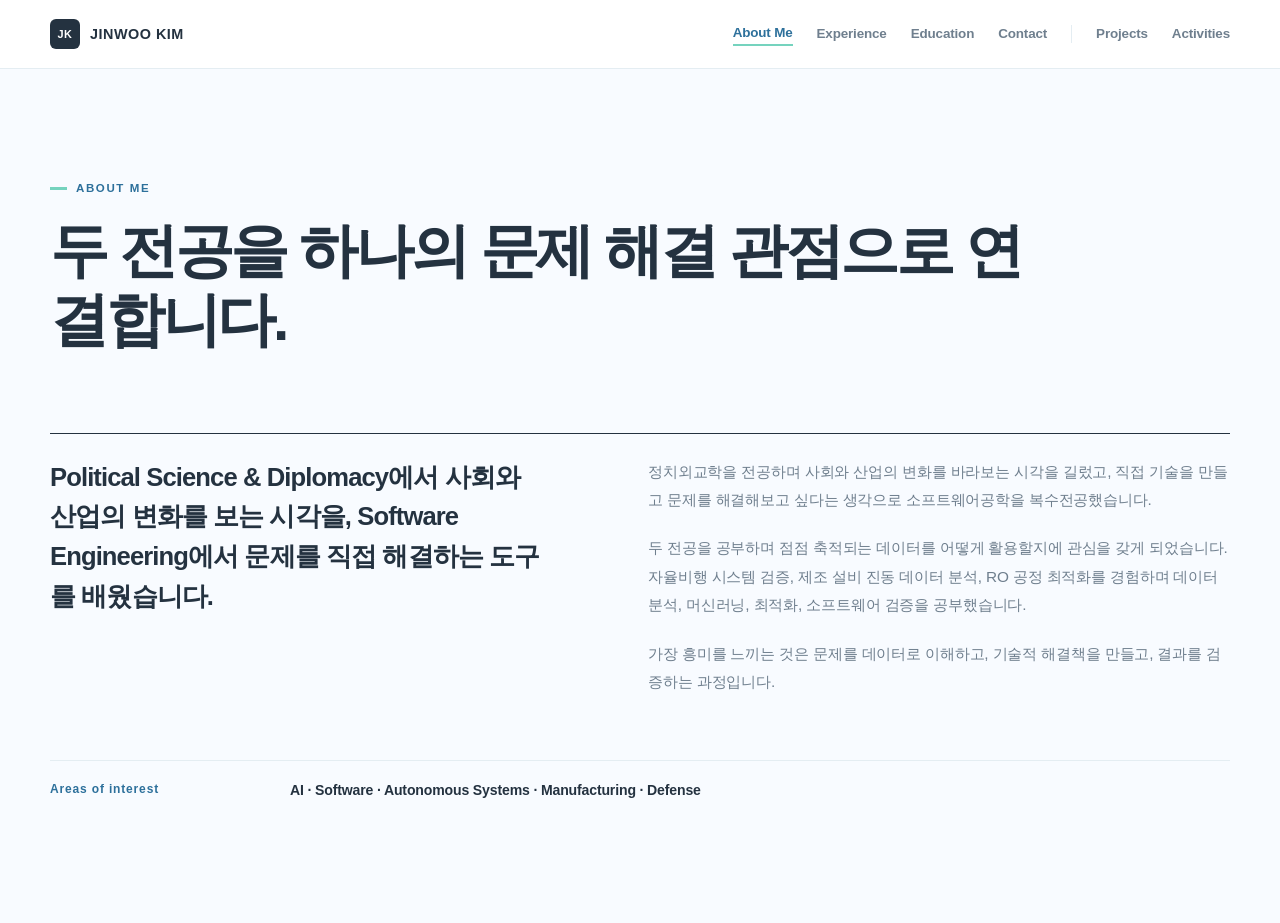
==== about/index.html @ 27891bd0 "real" ====
<!doctype html>
<html lang="ko">
<head>
  <meta charset="utf-8"><meta name="viewport" content="width=device-width, initial-scale=1">
  <title>About Me | JINWOO KIM</title>
  <meta name="description" content="김진우의 전공과 AI·소프트웨어에 대한 관심을 소개합니다.">
  <link rel="icon" href="../assets/favicon.svg" type="image/svg+xml"><link rel="stylesheet" href="../style.css">
</head>
<body>
  <a class="skip-link" href="#main">본문으로 건너뛰기</a>
  <nav class="nav" aria-label="주요 메뉴"><div class="container nav-inner">
    <a class="brand" href="../index.html"><span class="brand-mark">JK</span>JINWOO KIM</a>
    <button class="nav-toggle" type="button" aria-controls="primary-navigation" aria-expanded="false" aria-label="메뉴 열기"><span></span><span></span><span></span></button>
    <div class="nav-links" id="primary-navigation">
      <a href="../about/" aria-current="page">About Me</a><a href="../experience/">Experience</a><a href="../education/">Education</a><a href="../contact/">Contact</a>
      <span class="nav-divider" aria-hidden="true"></span>
      <a href="../projects/">Projects</a><a href="../activities/">Activities</a>
    </div>
  </div></nav>
  <main class="interior container" id="main">
    <header class="interior-heading"><p class="kicker">About Me</p><h1>두 전공을 하나의 문제 해결 관점으로 연결합니다.</h1></header>
    <div class="about-layout">
      <p class="about-lead">Political Science & Diplomacy에서 사회와 산업의 변화를 보는 시각을, Software Engineering에서 문제를 직접 해결하는 도구를 배웠습니다.</p>
      <div class="about-prose">
        <p>정치외교학을 전공하며 사회와 산업의 변화를 바라보는 시각을 길렀고, 직접 기술을 만들고 문제를 해결해보고 싶다는 생각으로 소프트웨어공학을 복수전공했습니다.</p>
        <p>두 전공을 공부하며 점점 축적되는 데이터를 어떻게 활용할지에 관심을 갖게 되었습니다. 자율비행 시스템 검증, 제조 설비 진동 데이터 분석, RO 공정 최적화를 경험하며 데이터 분석, 머신러닝, 최적화, 소프트웨어 검증을 공부했습니다.</p>
        <p>가장 흥미를 느끼는 것은 문제를 데이터로 이해하고, 기술적 해결책을 만들고, 결과를 검증하는 과정입니다.</p>
      </div>
    </div>
    <div class="interest-line"><span>Areas of interest</span><p>AI · Software · Autonomous Systems · Manufacturing · Defense</p></div>
  </main>
  <script src="../script.js"></script>
</body>
</html>
---- style.css ----
:root {
  --bg: #F8FBFF;
  --surface: #FFFFFF;
  --ink: #243240;
  --text: #243240;
  --muted: #6F7F8E;
  --line: #E4EDF2;
  --accent: #5BA7D9;
  --accent-ink: #2D709B;
  --mint: #75D3BE;
  --mint-ink: #287564;
  --mint-soft: #EAF9F5;
  --max: 1180px;
}

* { box-sizing: border-box; }
html { scroll-behavior: smooth; scroll-padding-top: 86px; }
body {
  margin: 0;
  background: var(--bg);
  color: var(--text);
  font: 400 1rem/1.7 Inter, Pretendard, -apple-system, BlinkMacSystemFont, "Segoe UI", sans-serif;
  letter-spacing: -.01em;
}
a { color: inherit; text-decoration: none; }
:focus-visible { outline: 3px solid var(--accent-ink); outline-offset: 4px; }
.container { width: min(var(--max), calc(100% - 48px)); margin: 0 auto; }
.skip-link { position: fixed; top: -80px; left: 16px; z-index: 100; padding: 10px 16px; background: var(--ink); color: #fff; }
.skip-link:focus { top: 12px; }

/* Navigation */
.nav { position: sticky; top: 0; z-index: 30; background: var(--surface); border-bottom: 1px solid var(--line); }
.nav-inner { min-height: 68px; display: flex; align-items: center; justify-content: space-between; gap: 24px; }
.brand { display: inline-flex; align-items: center; gap: 10px; font-size: .9rem; font-weight: 800; letter-spacing: .035em; white-space: nowrap; }
.brand-mark { display: grid; place-items: center; width: 30px; height: 30px; border-radius: 6px; background: var(--ink); color: #fff; font-size: .68rem; }
.nav-links { display: flex; align-items: center; gap: 24px; color: var(--muted); font-size: .84rem; font-weight: 650; }
.nav-links a:hover { color: var(--accent-ink); }
.nav-toggle { display: none; width: 44px; height: 44px; padding: 11px; border: 1px solid var(--line); background: var(--surface); cursor: pointer; }
.nav-toggle span { display: block; height: 2px; margin: 4px 0; background: var(--ink); }

/* Shared type and sections */
.kicker { display: inline-flex; align-items: center; gap: 9px; color: var(--accent-ink); font-size: .72rem; font-weight: 800; letter-spacing: .14em; text-transform: uppercase; }
.kicker::before { content: ""; width: 17px; height: 3px; background: var(--mint); }
.grid { display: grid; gap: 24px; }
.grid-2 { grid-template-columns: repeat(2, minmax(0, 1fr)); }
.grid-3 { grid-template-columns: repeat(3, minmax(0, 1fr)); }
.card h3 { margin: 8px 0 0; color: var(--ink); font-size: 1.16rem; line-height: 1.3; }
.card p { margin: 8px 0 0; color: var(--muted); }
.focus-index { color: var(--accent-ink); font-size: .76rem; font-weight: 800; letter-spacing: .08em; }

/* Footer */
.footer { margin-top: 34px; padding: 72px 0 52px; border-top: 1px solid var(--ink); background: var(--surface); }
.footer h2 { max-width: 790px; margin: 14px 0 0; color: var(--ink); font-size: clamp(2rem, 3.5vw, 3.2rem); font-weight: 750; line-height: 1.2; letter-spacing: -.045em; }
.footer-note { margin-top: 64px; padding-top: 14px; border-top: 1px solid var(--line); color: var(--muted); font-size: .73rem; }

/* Case study pages */
.page-hero { padding: 80px 0 70px; }
.page-hero h1 { max-width: 1000px; margin: 18px 0 0; color: var(--ink); font-size: clamp(2.15rem, 4vw, 3.65rem); font-weight: 760; line-height: 1.22; letter-spacing: -.05em; }
.lead { max-width: 780px; color: var(--muted); font-size: 1.04rem; }
.page-hero .lead { max-width: 780px; margin-top: 21px; }
.page-meta { display: flex; flex-wrap: wrap; gap: 8px 0; margin-top: 27px; }
.meta-pill { padding: 0 13px; border-left: 1px solid var(--line); color: var(--muted); font-size: .78rem; font-weight: 650; }
.meta-pill:first-child { padding-left: 0; border-left: 0; }
.project-section { padding: 70px 0; border-top: 1px solid var(--line); }
.project-section h2 { margin: 0 0 20px; color: var(--accent-ink); font-size: .78rem; font-weight: 800; letter-spacing: .12em; text-transform: uppercase; }
.project-section p { max-width: 900px; color: var(--muted); }
.project-section p b { color: var(--ink); }
.project-section .callout { max-width: 900px; margin: 30px 0; padding: 0 0 0 22px; border-left: 3px solid var(--accent); color: var(--ink); font-size: clamp(1.35rem, 2.2vw, 2rem); font-weight: 680; line-height: 1.45; letter-spacing: -.035em; }
.detail-subhead { margin: 0 0 16px; color: var(--ink); font-size: 1.18rem; }
.contribution-list { margin-top: 22px; }
.contribution-list .card { min-width: 0; padding: 20px 12px 0 0; border-top: 1px solid var(--ink); }
.contribution-list .card h3 { margin-top: 12px; }
.contribution-list .card p { font-size: .9rem; }
.approach-note { margin-top: 24px; }
.flow { display: grid; grid-template-columns: repeat(6, minmax(0, 1fr)); gap: 12px; margin: 30px 0; }
.flow-four { grid-template-columns: repeat(4, minmax(0, 1fr)); }
.flow-step { min-width: 0; padding: 12px 8px 0 0; border-top: 2px solid var(--ink); }
.flow-step b { display: block; color: var(--accent-ink); font-size: .72rem; margin-bottom: 10px; }
.flow-step span { color: var(--text); font-size: .86rem; font-weight: 600; line-height: 1.4; overflow-wrap: anywhere; }
.stat-grid { display: grid; grid-template-columns: repeat(4, minmax(0, 1fr)); gap: 20px; margin: 28px 0; }
.stat-box { min-width: 0; padding-top: 13px; border-top: 1px solid var(--line); }
.stat-box strong { display: block; color: var(--ink); font-size: clamp(1.55rem, 2.8vw, 2.5rem); font-weight: 760; line-height: 1.15; letter-spacing: -.05em; overflow-wrap: anywhere; }
.stat-box span { display: block; margin-top: 6px; color: var(--muted); font-size: .78rem; }
.result-section { border-top: 2px solid var(--accent); background: var(--surface); }
.result-section .stat-grid { margin: 34px 0; }
.result-section .stat-box { border-top: 2px solid var(--mint); }
.result-section .stat-box strong { color: var(--ink); font-size: clamp(2rem, 4.1vw, 3.65rem); }
.chart-card { max-width: 960px; margin: 30px 0; padding: 28px 0 12px; border-top: 1px solid var(--line); border-bottom: 1px solid var(--line); }
.bar-row { display: grid; grid-template-columns: 110px minmax(0, 1fr) 90px; gap: 20px; align-items: center; margin: 14px 0; font-size: .86rem; }
.bar-row b { color: var(--ink); text-align: right; }
.bar-track { height: 8px; background: var(--line); overflow: hidden; }
.bar-fill { height: 100%; background: var(--accent); }
.table-wrap { max-width: 960px; overflow-x: auto; margin: 28px 0; }
table { width: 100%; border-collapse: collapse; }
caption { padding-bottom: 10px; color: var(--ink); text-align: left; font-weight: 700; }
th, td { padding: 11px 15px; border-top: 1px solid var(--line); text-align: left; font-size: .9rem; }
th { color: var(--ink); }
.em-row { color: var(--mint-ink); background: var(--mint-soft); font-weight: 700; }
.qual-result { color: var(--ink) !important; font-size: clamp(1.35rem, 2.1vw, 1.8rem); font-weight: 650; line-height: 1.5; }
.figure-placeholder { max-width: 960px; margin: 44px 0 0; }
.figure-frame { display: grid; place-items: center; min-height: 240px; padding: 24px; border: 1px dashed var(--line); background: var(--surface); color: var(--muted); text-align: center; font-size: .82rem; letter-spacing: .025em; }
.figure-frame img { display: block; width: 100%; height: auto; max-height: 620px; object-fit: contain; }
.figure-placeholder figcaption { margin-top: 10px; color: var(--muted); font-size: .77rem; font-weight: 650; }
.lesson-section { padding-top: 54px; padding-bottom: 64px; }
.lesson { max-width: 830px; padding-left: 18px; border-left: 3px solid var(--mint); }
.lesson small { color: var(--mint-ink); font-size: .73rem; font-weight: 800; letter-spacing: .12em; }
.lesson strong { display: block; margin-top: 12px; color: var(--ink); font-size: clamp(1.18rem, 1.8vw, 1.5rem); font-weight: 700; letter-spacing: -.03em; }
.lesson p { margin: 12px 0 0; color: var(--muted); }
.next-project { display: flex; align-items: center; justify-content: space-between; gap: 20px; padding: 16px 0; border-top: 1px solid var(--ink); }
.next-project small { color: var(--accent-ink); font-size: .72rem; font-weight: 750; letter-spacing: .1em; text-transform: uppercase; }
.next-project h3 { margin: 5px 0 0; color: var(--ink); font-size: clamp(1.1rem, 2vw, 1.45rem); }
.next-project > span { color: var(--accent-ink); font-size: 1.7rem; }
.next-project:hover h3 { color: var(--accent-ink); }

/* Case studies: figure and text get separate scenes */
.page-hero { display: flex; align-items: center; min-height: 75svh; padding: 76px 0; }
.page-hero > .container { width: min(var(--max), calc(100% - 48px)); }
.project-section { display: flex; align-items: center; min-height: 72svh; padding: 78px 0; }
.project-section > .container { width: min(var(--max), calc(100% - 48px)); }
.project-section.figure-scene { min-height: 88svh; background: var(--surface); }
.figure-scene .figure-placeholder { max-width: 1080px; margin: 25px 0 0; }
.figure-scene .figure-frame { min-height: min(58svh, 630px); }
.figure-scene .figure-placeholder figcaption { margin-top: 12px; }
.project-section.lesson-section { min-height: 60svh; }
.project-section.next-section { min-height: 0; padding: 34px 0; }

@media (max-width: 920px) {
  .nav-toggle { display: block; margin-left: auto; flex: none; }
  .nav-inner { position: relative; }
  .nav-links { display: none; position: absolute; top: calc(100% - 1px); left: 0; right: 0; flex-direction: column; align-items: stretch; gap: 0; padding: 12px 20px; border: 1px solid var(--line); background: var(--surface); box-shadow: 0 12px 28px rgba(36,50,64,.09); }
  .nav-links.is-open { display: flex; }
  .nav-links a { padding: 10px 8px; }
  .flow { grid-template-columns: repeat(3, minmax(0, 1fr)); }
  .flow-four { grid-template-columns: repeat(2, minmax(0, 1fr)); }
  .stat-grid { grid-template-columns: repeat(2, minmax(0, 1fr)); }
}

@media (max-width: 680px) {
  .container { width: min(var(--max), calc(100% - 32px)); }
  .page-hero h1 { font-size: clamp(2rem, 7vw, 2.8rem); }
  .grid-2, .grid-3 { grid-template-columns: 1fr; }
  .flow, .flow-four { grid-template-columns: repeat(2, minmax(0, 1fr)); }
  .figure-frame { min-height: 180px; }
  .page-hero, .project-section, .project-section.figure-scene, .project-section.lesson-section { min-height: 0; }
  .page-hero > .container, .project-section > .container { width: min(var(--max), calc(100% - 32px)); }
  .page-hero { display: block; padding: 72px 0; }
  .project-section { display: block; padding: 68px 0; }
  .project-section.figure-scene { padding: 70px 0; }
  .figure-scene .figure-frame { min-height: 260px; }
}

@media (max-width: 420px) {
  .brand { font-size: .78rem; }
  .bar-row { grid-template-columns: 65px minmax(0, 1fr) 68px; gap: 9px; font-size: .75rem; }
  .stat-grid { gap: 16px; }
  .stat-box strong { font-size: 1.55rem; }
}

@media (prefers-reduced-motion: reduce) {
  html { scroll-behavior: auto; }
}

/* Shared navigation for every page */
.nav-divider { width: 1px; height: 18px; background: var(--line); }
.nav-links a[aria-current="page"] { color: var(--accent-ink); }
.nav-links a[aria-current="page"]::after { content: ""; display: block; height: 2px; background: var(--mint); }

/* Home: introduction only */
.landing { display: flex; align-items: center; min-height: calc(100svh - 68px); padding: 70px 0 90px; }
.landing-content { max-width: 1060px; }
.landing-hello { margin: 0 0 8px; color: var(--accent-ink); font-size: clamp(1rem, 1.7vw, 1.35rem); font-weight: 700; }
.landing h1 { margin: 0; color: var(--ink); font-size: clamp(4rem, 8vw, 7.5rem); font-weight: 800; line-height: 1.02; letter-spacing: -.07em; }
.landing-period { color: var(--mint-ink); }
.landing-fields { margin: 19px 0 0; color: var(--accent-ink); font-size: .86rem; font-weight: 800; letter-spacing: .045em; }
.landing-statement { max-width: 840px; margin: 46px 0 0; color: var(--ink); font-size: clamp(1.55rem, 2.65vw, 2.35rem); font-weight: 650; line-height: 1.34; letter-spacing: -.04em; }
.landing-description { margin: 26px 0 0; color: var(--muted); font-size: clamp(.98rem, 1.2vw, 1.1rem); line-height: 1.8; }
.landing-links { display: flex; flex-wrap: wrap; gap: 16px 30px; max-width: 560px; margin-top: 50px; padding-top: 20px; border-top: 1px solid var(--line); }
.landing-links a { color: var(--ink); font-size: .89rem; font-weight: 750; }
.landing-links a span { color: var(--accent-ink); }
.landing-links a:hover { color: var(--mint-ink); }

/* Editorial index pages */
.interior { min-height: calc(100svh - 68px); padding: clamp(68px, 8vw, 110px) 0 120px; }
.interior-heading { max-width: 1000px; }
.interior-heading .kicker { margin: 0; }
.interior-heading h1 { margin: 17px 0 0; color: var(--ink); font-size: clamp(2.45rem, 4.6vw, 4.25rem); font-weight: 760; line-height: 1.18; letter-spacing: -.055em; }
.about-layout { display: grid; grid-template-columns: minmax(0, .92fr) minmax(0, 1.08fr); gap: clamp(48px, 8vw, 118px); margin-top: 78px; padding-top: 24px; border-top: 1px solid var(--ink); }
.about-lead { margin: 0; color: var(--ink); font-size: clamp(1.25rem, 2vw, 1.68rem); font-weight: 650; line-height: 1.55; letter-spacing: -.035em; }
.about-prose p { margin: 0 0 20px; color: var(--muted); font-size: .96rem; line-height: 1.85; }
.interest-line { display: grid; grid-template-columns: 220px minmax(0, 1fr); gap: 20px; margin-top: 44px; padding-top: 18px; border-top: 1px solid var(--line); }
.interest-line span, .experience-date, .education-label, .activity-index { color: var(--accent-ink); font-size: .75rem; font-weight: 800; letter-spacing: .07em; }
.interest-line p { margin: 0; color: var(--ink); font-size: .88rem; font-weight: 650; }

/* Experience and activities are text timelines */
.experience-list, .activity-list, .education-list, .project-menu, .contact-list { margin-top: 72px; border-top: 1px solid var(--ink); }
.experience-row, .activity-row, .education-row { display: grid; grid-template-columns: 230px minmax(0, 1fr); gap: 32px; padding: 26px 0; border-bottom: 1px solid var(--line); }
.experience-row h2, .activity-row h2, .education-row h2 { margin: 0; color: var(--ink); font-size: clamp(1.15rem, 1.7vw, 1.45rem); font-weight: 730; line-height: 1.35; letter-spacing: -.025em; }
.experience-row p, .activity-row p, .education-row p { max-width: 740px; margin: 9px 0 0; color: var(--muted); font-size: .93rem; line-height: 1.7; }

/* Project index: navigation, not case-study content */
.project-menu-item { display: grid; grid-template-columns: 70px minmax(0, 1fr) 36px; gap: 20px; align-items: start; padding: 28px 0; border-bottom: 1px solid var(--line); transition: background .2s, border-color .2s; }
.preview-number { color: var(--mint-ink); font-size: .84rem; font-weight: 800; }
.menu-content { display: grid; gap: 8px; min-width: 0; }
.menu-content strong { color: var(--ink); font-size: clamp(1.2rem, 2vw, 1.75rem); font-weight: 720; line-height: 1.35; letter-spacing: -.035em; overflow-wrap: anywhere; }
.menu-content > span { color: var(--muted); font-size: .85rem; }
.menu-arrow { color: var(--accent-ink); font-size: 1.6rem; line-height: 1; }
.project-menu-item:hover { border-bottom-color: var(--mint); background: var(--mint-soft); }
.project-menu-item:hover .menu-content strong, .project-menu-item:hover .menu-arrow { color: var(--accent-ink); }

/* Contact stays deliberately brief */
.contact-page { max-width: 1180px; }
.contact-list { max-width: 850px; }
.contact-list a { display: grid; grid-template-columns: 130px minmax(0, 1fr) 24px; gap: 18px; align-items: center; padding: 22px 0; border-bottom: 1px solid var(--line); }
.contact-list a > span:first-child { color: var(--accent-ink); font-size: .76rem; font-weight: 800; letter-spacing: .06em; }
.contact-list strong { color: var(--ink); font-size: clamp(1.05rem, 1.9vw, 1.45rem); font-weight: 680; overflow-wrap: anywhere; }
.contact-list a > span:last-child { color: var(--accent-ink); font-size: 1.2rem; }
.contact-list a:hover strong { color: var(--mint-ink); }

@media (max-width: 920px) {
  .nav-divider { width: auto; height: 1px; margin: 8px 0; }
  .nav-links a[aria-current="page"]::after { display: none; }
  .about-layout { grid-template-columns: 1fr; gap: 24px; }
}

@media (max-width: 680px) {
  .landing { min-height: 0; padding: 90px 0 110px; }
  .landing h1 { font-size: clamp(3.2rem, 11vw, 5rem); }
  .landing-statement { margin-top: 38px; font-size: clamp(1.45rem, 6vw, 1.85rem); }
  .landing-description { margin-top: 22px; }
  .desktop-break { display: none; }
  .landing-links { margin-top: 42px; }
  .interior { min-height: 0; padding: 66px 0 90px; }
  .interior-heading h1 { font-size: clamp(2.2rem, 9vw, 3.3rem); }
  .about-layout, .experience-list, .activity-list, .education-list, .project-menu, .contact-list { margin-top: 46px; }
  .interest-line, .experience-row, .activity-row, .education-row { grid-template-columns: 1fr; gap: 11px; }
  .project-menu-item { grid-template-columns: 35px minmax(0, 1fr) 24px; gap: 11px; padding: 25px 0; }
  .menu-content strong { font-size: 1.2rem; }
  .contact-list a { grid-template-columns: 1fr 24px; gap: 4px 12px; }
  .contact-list a > span:first-child { grid-column: 1 / -1; }
}

@media (prefers-reduced-motion: reduce) {
  .project-menu-item { transition: none; }
}
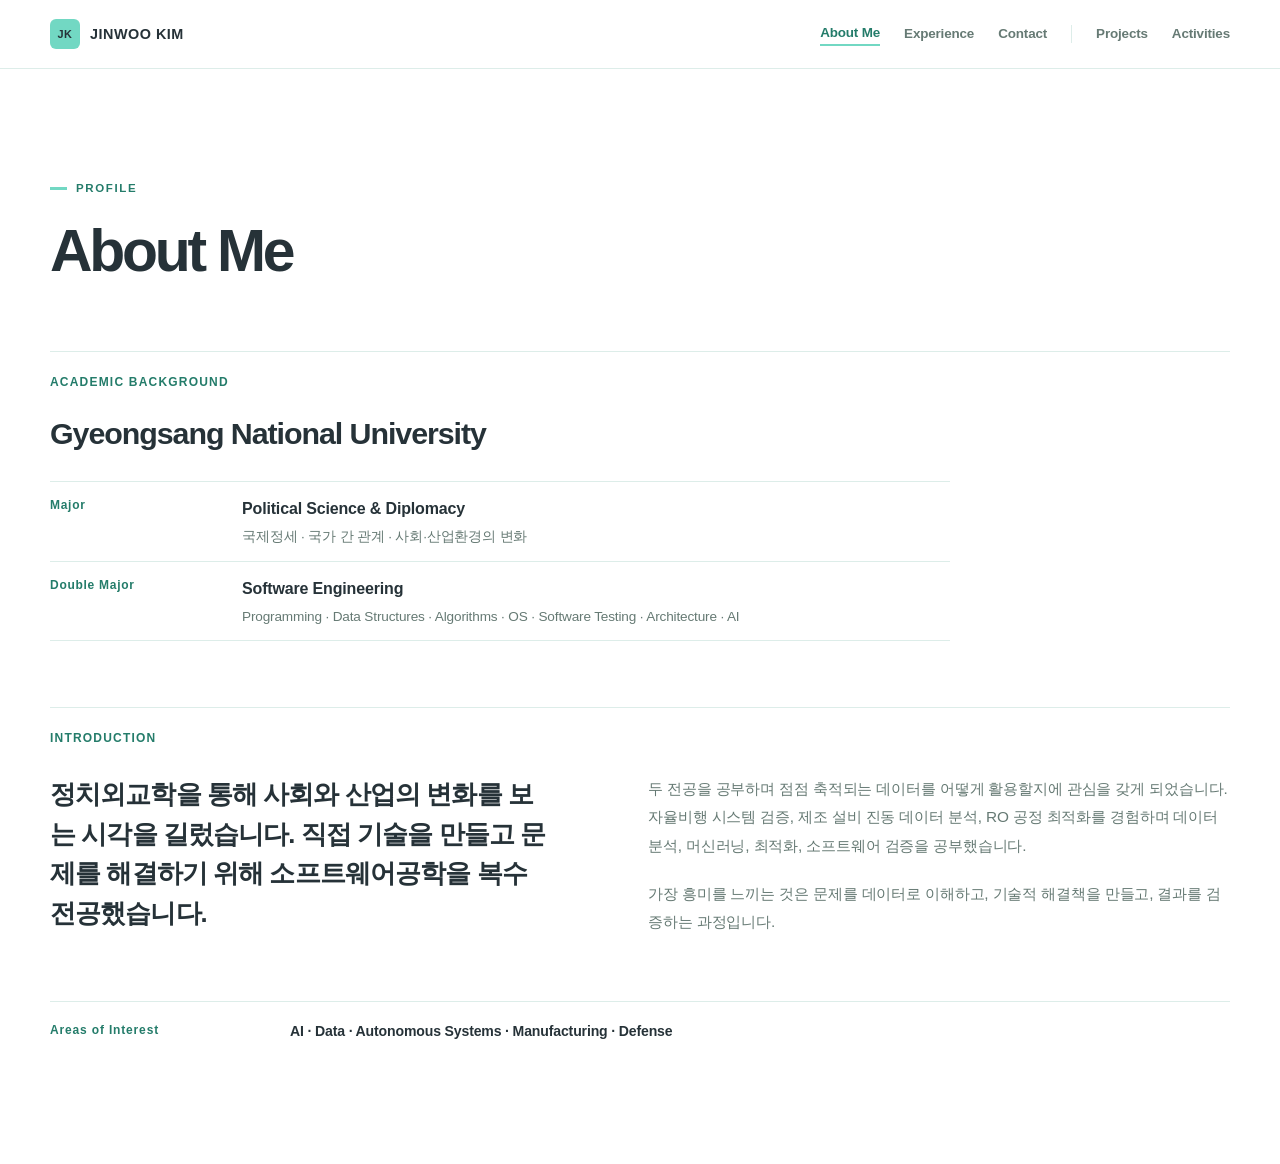
==== commit 8126169c: "clean some information" ====
--- a/about/index.html
+++ b/about/index.html
@@ -9,25 +9,37 @@
 <body>
   <a class="skip-link" href="#main">본문으로 건너뛰기</a>
   <nav class="nav" aria-label="주요 메뉴"><div class="container nav-inner">
-    <a class="brand" href="../index.html"><span class="brand-mark">JK</span>JINWOO KIM</a>
+    <a class="brand" href="/"><span class="brand-mark">JK</span>JINWOO KIM</a>
     <button class="nav-toggle" type="button" aria-controls="primary-navigation" aria-expanded="false" aria-label="메뉴 열기"><span></span><span></span><span></span></button>
     <div class="nav-links" id="primary-navigation">
-      <a href="../about/" aria-current="page">About Me</a><a href="../experience/">Experience</a><a href="../education/">Education</a><a href="../contact/">Contact</a>
+      <a href="../about/" aria-current="page">About Me</a><a href="../experience/">Experience</a><a href="../contact/">Contact</a>
       <span class="nav-divider" aria-hidden="true"></span>
       <a href="../projects/">Projects</a><a href="../activities/">Activities</a>
     </div>
   </div></nav>
   <main class="interior container" id="main">
-    <header class="interior-heading"><p class="kicker">About Me</p><h1>두 전공을 하나의 문제 해결 관점으로 연결합니다.</h1></header>
-    <div class="about-layout">
-      <p class="about-lead">Political Science & Diplomacy에서 사회와 산업의 변화를 보는 시각을, Software Engineering에서 문제를 직접 해결하는 도구를 배웠습니다.</p>
-      <div class="about-prose">
-        <p>정치외교학을 전공하며 사회와 산업의 변화를 바라보는 시각을 길렀고, 직접 기술을 만들고 문제를 해결해보고 싶다는 생각으로 소프트웨어공학을 복수전공했습니다.</p>
-        <p>두 전공을 공부하며 점점 축적되는 데이터를 어떻게 활용할지에 관심을 갖게 되었습니다. 자율비행 시스템 검증, 제조 설비 진동 데이터 분석, RO 공정 최적화를 경험하며 데이터 분석, 머신러닝, 최적화, 소프트웨어 검증을 공부했습니다.</p>
-        <p>가장 흥미를 느끼는 것은 문제를 데이터로 이해하고, 기술적 해결책을 만들고, 결과를 검증하는 과정입니다.</p>
+    <header class="interior-heading"><p class="kicker">Profile</p><h1>About Me</h1></header>
+
+    <section class="academic-background" aria-labelledby="academic-heading">
+      <h2 id="academic-heading" class="about-section-label">Academic Background</h2>
+      <p class="academic-school">Gyeongsang National University</p>
+      <dl class="academic-degrees">
+        <div><dt>Major</dt><dd>Political Science & Diplomacy<small>국제정세 · 국가 간 관계 · 사회·산업환경의 변화</small></dd></div>
+        <div><dt>Double Major</dt><dd>Software Engineering<small>Programming · Data Structures · Algorithms · OS · Software Testing · Architecture · AI</small></dd></div>
+      </dl>
+    </section>
+
+    <section class="about-introduction" aria-labelledby="introduction-heading">
+      <h2 id="introduction-heading" class="about-section-label">Introduction</h2>
+      <div class="about-layout">
+        <p class="about-lead">정치외교학을 통해 사회와 산업의 변화를 보는 시각을 길렀습니다. 직접 기술을 만들고 문제를 해결하기 위해 소프트웨어공학을 복수전공했습니다.</p>
+        <div class="about-prose">
+          <p>두 전공을 공부하며 점점 축적되는 데이터를 어떻게 활용할지에 관심을 갖게 되었습니다. 자율비행 시스템 검증, 제조 설비 진동 데이터 분석, RO 공정 최적화를 경험하며 데이터 분석, 머신러닝, 최적화, 소프트웨어 검증을 공부했습니다.</p>
+          <p>가장 흥미를 느끼는 것은 문제를 데이터로 이해하고, 기술적 해결책을 만들고, 결과를 검증하는 과정입니다.</p>
+        </div>
       </div>
-    </div>
-    <div class="interest-line"><span>Areas of interest</span><p>AI · Software · Autonomous Systems · Manufacturing · Defense</p></div>
+    </section>
+    <div class="interest-line"><span>Areas of Interest</span><p>AI · Data · Autonomous Systems · Manufacturing · Defense</p></div>
   </main>
   <script src="../script.js"></script>
 </body>
--- a/style.css
+++ b/style.css
@@ -1,15 +1,16 @@
 :root {
-  --bg: #F8FBFF;
+  --bg: #FFFFFF;
   --surface: #FFFFFF;
-  --ink: #243240;
-  --text: #243240;
-  --muted: #6F7F8E;
-  --line: #E4EDF2;
-  --accent: #5BA7D9;
-  --accent-ink: #2D709B;
-  --mint: #75D3BE;
-  --mint-ink: #287564;
+  --ink: #263238;
+  --text: var(--ink);
+  --muted: #667A74;
+  --line: #DDEDE9;
+  --mint: #72D8C3;
+  --mint-dark: #258D78;
+  --mint-ink: #247C6A;
   --mint-soft: #EAF9F5;
+  --accent: var(--mint);
+  --accent-ink: var(--mint-ink);
   --max: 1180px;
 }
 
@@ -32,7 +33,7 @@
 .nav { position: sticky; top: 0; z-index: 30; background: var(--surface); border-bottom: 1px solid var(--line); }
 .nav-inner { min-height: 68px; display: flex; align-items: center; justify-content: space-between; gap: 24px; }
 .brand { display: inline-flex; align-items: center; gap: 10px; font-size: .9rem; font-weight: 800; letter-spacing: .035em; white-space: nowrap; }
-.brand-mark { display: grid; place-items: center; width: 30px; height: 30px; border-radius: 6px; background: var(--ink); color: #fff; font-size: .68rem; }
+.brand-mark { display: grid; place-items: center; width: 30px; height: 30px; border-radius: 6px; background: var(--mint); color: var(--ink); font-size: .68rem; }
 .nav-links { display: flex; align-items: center; gap: 24px; color: var(--muted); font-size: .84rem; font-weight: 650; }
 .nav-links a:hover { color: var(--accent-ink); }
 .nav-toggle { display: none; width: 44px; height: 44px; padding: 11px; border: 1px solid var(--line); background: var(--surface); cursor: pointer; }
@@ -127,7 +128,7 @@
 @media (max-width: 920px) {
   .nav-toggle { display: block; margin-left: auto; flex: none; }
   .nav-inner { position: relative; }
-  .nav-links { display: none; position: absolute; top: calc(100% - 1px); left: 0; right: 0; flex-direction: column; align-items: stretch; gap: 0; padding: 12px 20px; border: 1px solid var(--line); background: var(--surface); box-shadow: 0 12px 28px rgba(36,50,64,.09); }
+  .nav-links { display: none; position: absolute; top: calc(100% - 1px); left: 0; right: 0; flex-direction: column; align-items: stretch; gap: 0; padding: 12px 20px; border: 1px solid var(--line); background: var(--surface); box-shadow: 0 12px 28px rgba(38,50,56,.08); }
   .nav-links.is-open { display: flex; }
   .nav-links a { padding: 10px 8px; }
   .flow { grid-template-columns: repeat(3, minmax(0, 1fr)); }
@@ -184,7 +185,15 @@
 .interior-heading { max-width: 1000px; }
 .interior-heading .kicker { margin: 0; }
 .interior-heading h1 { margin: 17px 0 0; color: var(--ink); font-size: clamp(2.45rem, 4.6vw, 4.25rem); font-weight: 760; line-height: 1.18; letter-spacing: -.055em; }
-.about-layout { display: grid; grid-template-columns: minmax(0, .92fr) minmax(0, 1.08fr); gap: clamp(48px, 8vw, 118px); margin-top: 78px; padding-top: 24px; border-top: 1px solid var(--ink); }
+.academic-background, .about-introduction { margin-top: 66px; padding-top: 20px; border-top: 1px solid var(--line); }
+.about-section-label { margin: 0; color: var(--mint-ink); font-size: .75rem; font-weight: 800; letter-spacing: .1em; text-transform: uppercase; }
+.academic-school { margin: 20px 0 0; color: var(--ink); font-size: clamp(1.35rem, 2.4vw, 1.9rem); font-weight: 720; line-height: 1.35; letter-spacing: -.035em; }
+.academic-degrees { max-width: 900px; margin: 27px 0 0; border-top: 1px solid var(--line); }
+.academic-degrees > div { display: grid; grid-template-columns: 170px minmax(0, 1fr); gap: 22px; padding: 13px 0; border-bottom: 1px solid var(--line); }
+.academic-degrees dt { color: var(--mint-ink); font-size: .75rem; font-weight: 800; letter-spacing: .06em; }
+.academic-degrees dd { margin: 0; color: var(--ink); font-size: 1rem; font-weight: 680; }
+.academic-degrees dd small { display: block; margin-top: 4px; color: var(--muted); font-size: .85rem; font-weight: 400; line-height: 1.6; }
+.about-layout { display: grid; grid-template-columns: minmax(0, .92fr) minmax(0, 1.08fr); gap: clamp(48px, 8vw, 118px); margin-top: 26px; }
 .about-lead { margin: 0; color: var(--ink); font-size: clamp(1.25rem, 2vw, 1.68rem); font-weight: 650; line-height: 1.55; letter-spacing: -.035em; }
 .about-prose p { margin: 0 0 20px; color: var(--muted); font-size: .96rem; line-height: 1.85; }
 .interest-line { display: grid; grid-template-columns: 220px minmax(0, 1fr); gap: 20px; margin-top: 44px; padding-top: 18px; border-top: 1px solid var(--line); }
@@ -231,7 +240,10 @@
   .landing-links { margin-top: 42px; }
   .interior { min-height: 0; padding: 66px 0 90px; }
   .interior-heading h1 { font-size: clamp(2.2rem, 9vw, 3.3rem); }
-  .about-layout, .experience-list, .activity-list, .education-list, .project-menu, .contact-list { margin-top: 46px; }
+  .academic-background, .about-introduction { margin-top: 48px; }
+  .academic-degrees > div { grid-template-columns: 1fr; gap: 2px; }
+  .about-layout { margin-top: 22px; }
+  .experience-list, .activity-list, .education-list, .project-menu, .contact-list { margin-top: 46px; }
   .interest-line, .experience-row, .activity-row, .education-row { grid-template-columns: 1fr; gap: 11px; }
   .project-menu-item { grid-template-columns: 35px minmax(0, 1fr) 24px; gap: 11px; padding: 25px 0; }
   .menu-content strong { font-size: 1.2rem; }
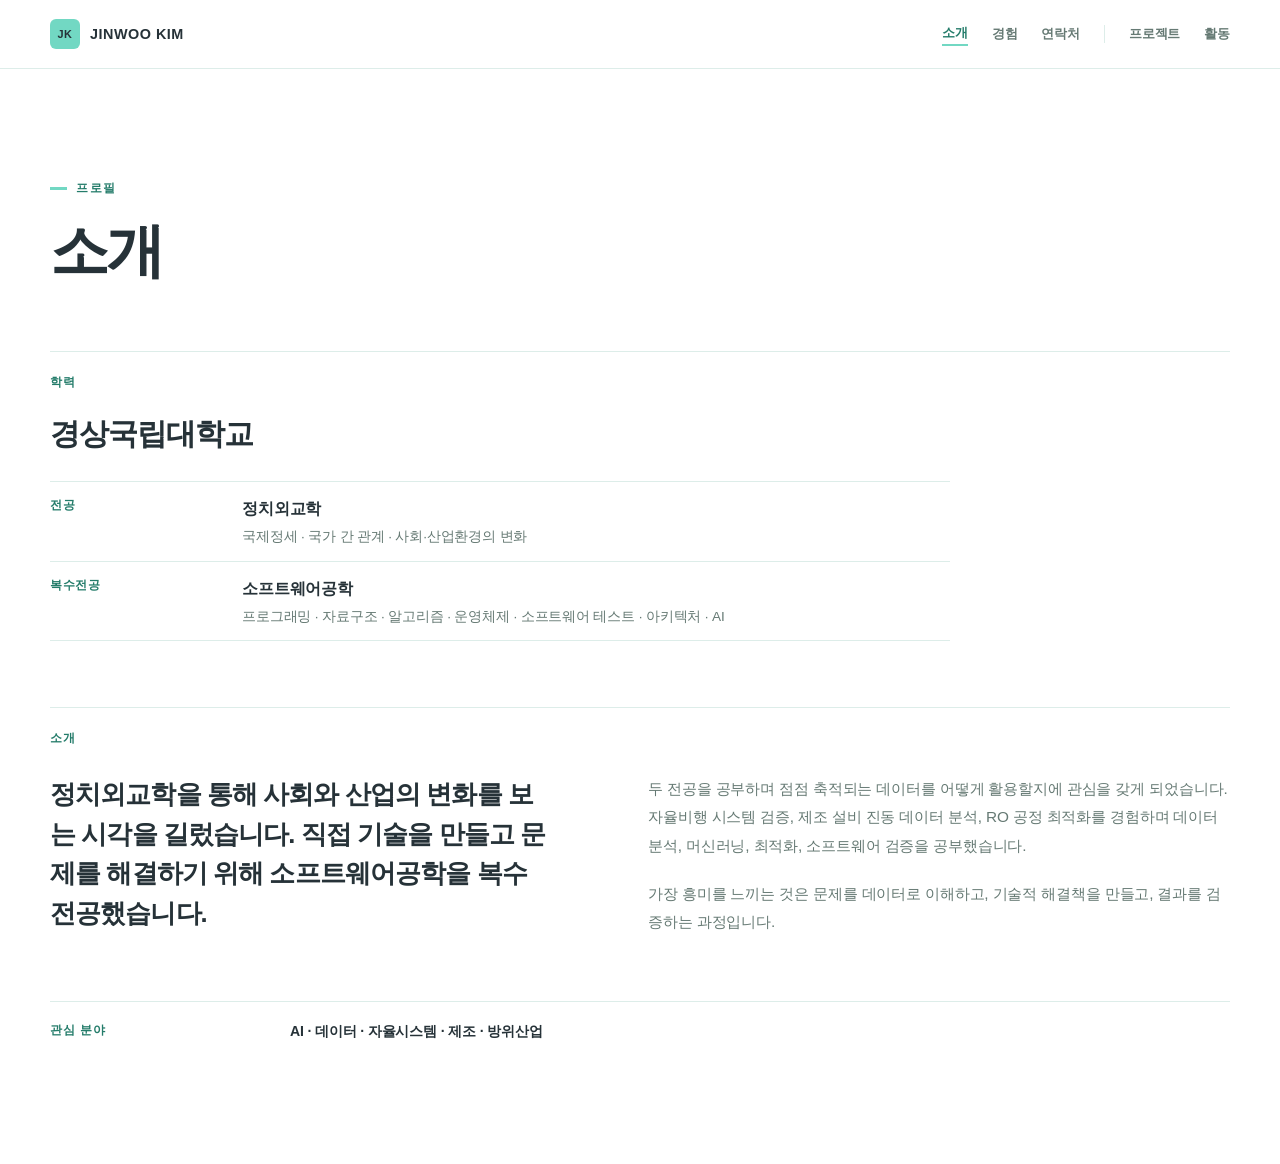
==== commit 2d5debaa: "translate" ====
--- a/about/index.html
+++ b/about/index.html
@@ -2,7 +2,7 @@
 <html lang="ko">
 <head>
   <meta charset="utf-8"><meta name="viewport" content="width=device-width, initial-scale=1">
-  <title>About Me | JINWOO KIM</title>
+  <title>소개 | JINWOO KIM</title>
   <meta name="description" content="김진우의 전공과 AI·소프트웨어에 대한 관심을 소개합니다.">
   <link rel="icon" href="../assets/favicon.svg" type="image/svg+xml"><link rel="stylesheet" href="../style.css">
 </head>
@@ -12,25 +12,25 @@
     <a class="brand" href="/"><span class="brand-mark">JK</span>JINWOO KIM</a>
     <button class="nav-toggle" type="button" aria-controls="primary-navigation" aria-expanded="false" aria-label="메뉴 열기"><span></span><span></span><span></span></button>
     <div class="nav-links" id="primary-navigation">
-      <a href="../about/" aria-current="page">About Me</a><a href="../experience/">Experience</a><a href="../contact/">Contact</a>
+      <a href="../about/" aria-current="page">소개</a><a href="../experience/">경험</a><a href="../contact/">연락처</a>
       <span class="nav-divider" aria-hidden="true"></span>
-      <a href="../projects/">Projects</a><a href="../activities/">Activities</a>
+      <a href="../projects/">프로젝트</a><a href="../activities/">활동</a>
     </div>
   </div></nav>
   <main class="interior container" id="main">
-    <header class="interior-heading"><p class="kicker">Profile</p><h1>About Me</h1></header>
+    <header class="interior-heading"><p class="kicker">프로필</p><h1>소개</h1></header>
 
     <section class="academic-background" aria-labelledby="academic-heading">
-      <h2 id="academic-heading" class="about-section-label">Academic Background</h2>
-      <p class="academic-school">Gyeongsang National University</p>
+      <h2 id="academic-heading" class="about-section-label">학력</h2>
+      <p class="academic-school">경상국립대학교</p>
       <dl class="academic-degrees">
-        <div><dt>Major</dt><dd>Political Science & Diplomacy<small>국제정세 · 국가 간 관계 · 사회·산업환경의 변화</small></dd></div>
-        <div><dt>Double Major</dt><dd>Software Engineering<small>Programming · Data Structures · Algorithms · OS · Software Testing · Architecture · AI</small></dd></div>
+        <div><dt>전공</dt><dd>정치외교학<small>국제정세 · 국가 간 관계 · 사회·산업환경의 변화</small></dd></div>
+        <div><dt>복수전공</dt><dd>소프트웨어공학<small>프로그래밍 · 자료구조 · 알고리즘 · 운영체제 · 소프트웨어 테스트 · 아키텍처 · AI</small></dd></div>
       </dl>
     </section>
 
     <section class="about-introduction" aria-labelledby="introduction-heading">
-      <h2 id="introduction-heading" class="about-section-label">Introduction</h2>
+      <h2 id="introduction-heading" class="about-section-label">소개</h2>
       <div class="about-layout">
         <p class="about-lead">정치외교학을 통해 사회와 산업의 변화를 보는 시각을 길렀습니다. 직접 기술을 만들고 문제를 해결하기 위해 소프트웨어공학을 복수전공했습니다.</p>
         <div class="about-prose">
@@ -39,7 +39,7 @@
         </div>
       </div>
     </section>
-    <div class="interest-line"><span>Areas of Interest</span><p>AI · Data · Autonomous Systems · Manufacturing · Defense</p></div>
+    <div class="interest-line"><span>관심 분야</span><p>AI · 데이터 · 자율시스템 · 제조 · 방위산업</p></div>
   </main>
   <script src="../script.js"></script>
 </body>
--- a/style.css
+++ b/style.css
@@ -66,18 +66,21 @@
 .project-section h2 { margin: 0 0 20px; color: var(--accent-ink); font-size: .78rem; font-weight: 800; letter-spacing: .12em; text-transform: uppercase; }
 .project-section p { max-width: 900px; color: var(--muted); }
 .project-section p b { color: var(--ink); }
+.project-section .section-intro { max-width: 820px; margin-bottom: 30px; color: var(--ink); font-size: 1.05rem; line-height: 1.75; }
 .project-section .callout { max-width: 900px; margin: 30px 0; padding: 0 0 0 22px; border-left: 3px solid var(--accent); color: var(--ink); font-size: clamp(1.35rem, 2.2vw, 2rem); font-weight: 680; line-height: 1.45; letter-spacing: -.035em; }
-.detail-subhead { margin: 0 0 16px; color: var(--ink); font-size: 1.18rem; }
 .contribution-list { margin-top: 22px; }
 .contribution-list .card { min-width: 0; padding: 20px 12px 0 0; border-top: 1px solid var(--ink); }
 .contribution-list .card h3 { margin-top: 12px; }
 .contribution-list .card p { font-size: .9rem; }
-.approach-note { margin-top: 24px; }
 .flow { display: grid; grid-template-columns: repeat(6, minmax(0, 1fr)); gap: 12px; margin: 30px 0; }
 .flow-four { grid-template-columns: repeat(4, minmax(0, 1fr)); }
 .flow-step { min-width: 0; padding: 12px 8px 0 0; border-top: 2px solid var(--ink); }
 .flow-step b { display: block; color: var(--accent-ink); font-size: .72rem; margin-bottom: 10px; }
 .flow-step span { color: var(--text); font-size: .86rem; font-weight: 600; line-height: 1.4; overflow-wrap: anywhere; }
+.mechanism-list { max-width: 940px; margin-top: 30px; border-top: 1px solid var(--ink); }
+.mechanism-list > div { display: grid; grid-template-columns: 54px minmax(0, 1fr); gap: 20px; padding: 20px 0; border-bottom: 1px solid var(--line); }
+.mechanism-list > div > span { color: var(--mint-ink); font-size: .76rem; font-weight: 800; }
+.mechanism-list p { margin: 0; line-height: 1.75; }
 .stat-grid { display: grid; grid-template-columns: repeat(4, minmax(0, 1fr)); gap: 20px; margin: 28px 0; }
 .stat-box { min-width: 0; padding-top: 13px; border-top: 1px solid var(--line); }
 .stat-box strong { display: block; color: var(--ink); font-size: clamp(1.55rem, 2.8vw, 2.5rem); font-weight: 760; line-height: 1.15; letter-spacing: -.05em; overflow-wrap: anywhere; }
@@ -98,13 +101,9 @@
 th { color: var(--ink); }
 .em-row { color: var(--mint-ink); background: var(--mint-soft); font-weight: 700; }
 .qual-result { color: var(--ink) !important; font-size: clamp(1.35rem, 2.1vw, 1.8rem); font-weight: 650; line-height: 1.5; }
-.figure-placeholder { max-width: 960px; margin: 44px 0 0; }
-.figure-frame { display: grid; place-items: center; min-height: 240px; padding: 24px; border: 1px dashed var(--line); background: var(--surface); color: var(--muted); text-align: center; font-size: .82rem; letter-spacing: .025em; }
-.figure-frame img { display: block; width: 100%; height: auto; max-height: 620px; object-fit: contain; }
-.figure-placeholder figcaption { margin-top: 10px; color: var(--muted); font-size: .77rem; font-weight: 650; }
 .lesson-section { padding-top: 54px; padding-bottom: 64px; }
 .lesson { max-width: 830px; padding-left: 18px; border-left: 3px solid var(--mint); }
-.lesson small { color: var(--mint-ink); font-size: .73rem; font-weight: 800; letter-spacing: .12em; }
+.lesson h2 { margin-bottom: 12px; }
 .lesson strong { display: block; margin-top: 12px; color: var(--ink); font-size: clamp(1.18rem, 1.8vw, 1.5rem); font-weight: 700; letter-spacing: -.03em; }
 .lesson p { margin: 12px 0 0; color: var(--muted); }
 .next-project { display: flex; align-items: center; justify-content: space-between; gap: 20px; padding: 16px 0; border-top: 1px solid var(--ink); }
@@ -113,15 +112,11 @@
 .next-project > span { color: var(--accent-ink); font-size: 1.7rem; }
 .next-project:hover h3 { color: var(--accent-ink); }
 
-/* Case studies: figure and text get separate scenes */
+/* Case study sections */
 .page-hero { display: flex; align-items: center; min-height: 75svh; padding: 76px 0; }
 .page-hero > .container { width: min(var(--max), calc(100% - 48px)); }
 .project-section { display: flex; align-items: center; min-height: 72svh; padding: 78px 0; }
 .project-section > .container { width: min(var(--max), calc(100% - 48px)); }
-.project-section.figure-scene { min-height: 88svh; background: var(--surface); }
-.figure-scene .figure-placeholder { max-width: 1080px; margin: 25px 0 0; }
-.figure-scene .figure-frame { min-height: min(58svh, 630px); }
-.figure-scene .figure-placeholder figcaption { margin-top: 12px; }
 .project-section.lesson-section { min-height: 60svh; }
 .project-section.next-section { min-height: 0; padding: 34px 0; }
 
@@ -141,13 +136,11 @@
   .page-hero h1 { font-size: clamp(2rem, 7vw, 2.8rem); }
   .grid-2, .grid-3 { grid-template-columns: 1fr; }
   .flow, .flow-four { grid-template-columns: repeat(2, minmax(0, 1fr)); }
-  .figure-frame { min-height: 180px; }
-  .page-hero, .project-section, .project-section.figure-scene, .project-section.lesson-section { min-height: 0; }
+  .mechanism-list > div { grid-template-columns: 34px minmax(0, 1fr); gap: 12px; }
+  .page-hero, .project-section, .project-section.lesson-section { min-height: 0; }
   .page-hero > .container, .project-section > .container { width: min(var(--max), calc(100% - 32px)); }
   .page-hero { display: block; padding: 72px 0; }
   .project-section { display: block; padding: 68px 0; }
-  .project-section.figure-scene { padding: 70px 0; }
-  .figure-scene .figure-frame { min-height: 260px; }
 }
 
 @media (max-width: 420px) {
@@ -205,6 +198,7 @@
 .experience-row, .activity-row, .education-row { display: grid; grid-template-columns: 230px minmax(0, 1fr); gap: 32px; padding: 26px 0; border-bottom: 1px solid var(--line); }
 .experience-row h2, .activity-row h2, .education-row h2 { margin: 0; color: var(--ink); font-size: clamp(1.15rem, 1.7vw, 1.45rem); font-weight: 730; line-height: 1.35; letter-spacing: -.025em; }
 .experience-row p, .activity-row p, .education-row p { max-width: 740px; margin: 9px 0 0; color: var(--muted); font-size: .93rem; line-height: 1.7; }
+.activity-row .activity-keywords { margin-top: 14px; color: var(--mint-ink); font-size: .75rem; font-weight: 750; letter-spacing: .035em; }
 
 /* Project index: navigation, not case-study content */
 .project-menu-item { display: grid; grid-template-columns: 70px minmax(0, 1fr) 36px; gap: 20px; align-items: start; padding: 28px 0; border-bottom: 1px solid var(--line); transition: background .2s, border-color .2s; }
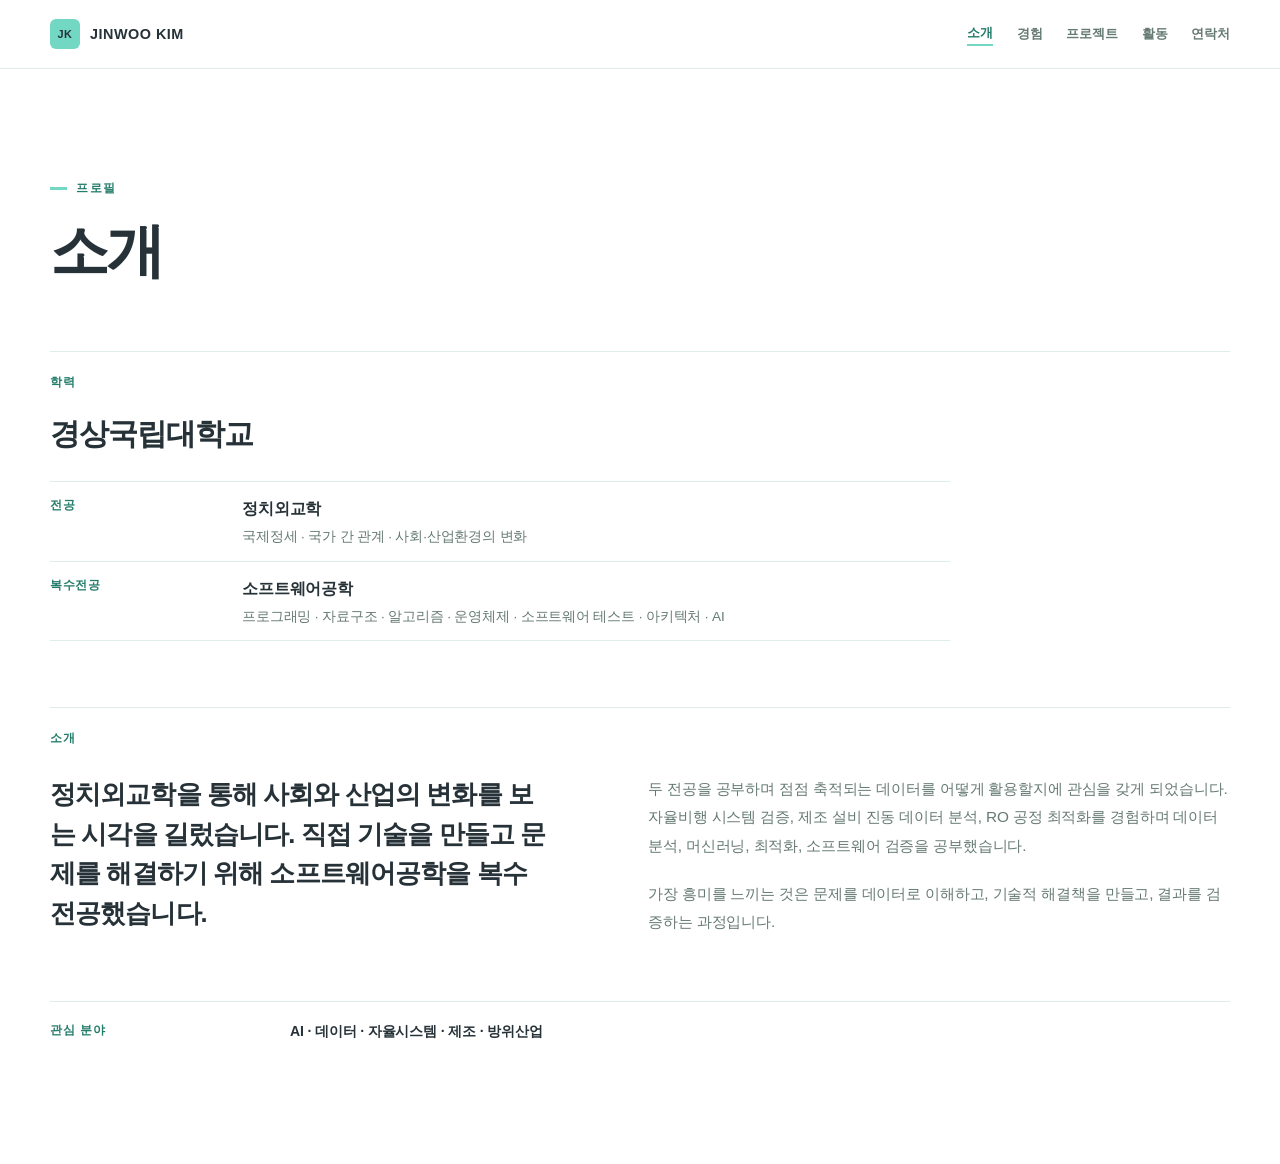
==== commit 91b86db4: "revise" ====
--- a/about/index.html
+++ b/about/index.html
@@ -4,18 +4,14 @@
   <meta charset="utf-8"><meta name="viewport" content="width=device-width, initial-scale=1">
   <title>소개 | JINWOO KIM</title>
   <meta name="description" content="김진우의 전공과 AI·소프트웨어에 대한 관심을 소개합니다.">
-  <link rel="icon" href="../assets/favicon.svg" type="image/svg+xml"><link rel="stylesheet" href="../style.css">
+  <link rel="icon" href="../assets/favicon.svg" type="image/svg+xml"><link rel="stylesheet" href="../style.css?v=20260923">
 </head>
 <body>
   <a class="skip-link" href="#main">본문으로 건너뛰기</a>
   <nav class="nav" aria-label="주요 메뉴"><div class="container nav-inner">
     <a class="brand" href="/"><span class="brand-mark">JK</span>JINWOO KIM</a>
     <button class="nav-toggle" type="button" aria-controls="primary-navigation" aria-expanded="false" aria-label="메뉴 열기"><span></span><span></span><span></span></button>
-    <div class="nav-links" id="primary-navigation">
-      <a href="../about/" aria-current="page">소개</a><a href="../experience/">경험</a><a href="../contact/">연락처</a>
-      <span class="nav-divider" aria-hidden="true"></span>
-      <a href="../projects/">프로젝트</a><a href="../activities/">활동</a>
-    </div>
+    <div class="nav-links" id="primary-navigation"><a href="/#about" aria-current="page">소개</a><a href="/#experience">경험</a><a href="/#projects">프로젝트</a><a href="/#activities">활동</a><a href="/#contact">연락처</a></div>
   </div></nav>
   <main class="interior container" id="main">
     <header class="interior-heading"><p class="kicker">프로필</p><h1>소개</h1></header>
@@ -41,6 +37,6 @@
     </section>
     <div class="interest-line"><span>관심 분야</span><p>AI · 데이터 · 자율시스템 · 제조 · 방위산업</p></div>
   </main>
-  <script src="../script.js"></script>
+  <script src="../script.js?v=20260923"></script>
 </body>
 </html>
--- a/style.css
+++ b/style.css
@@ -74,6 +74,8 @@
 .contribution-list .card p { font-size: .9rem; }
 .flow { display: grid; grid-template-columns: repeat(6, minmax(0, 1fr)); gap: 12px; margin: 30px 0; }
 .flow-four { grid-template-columns: repeat(4, minmax(0, 1fr)); }
+.flow-five { grid-template-columns: repeat(5, minmax(0, 1fr)); }
+.flow-seven { grid-template-columns: repeat(7, minmax(0, 1fr)); }
 .flow-step { min-width: 0; padding: 12px 8px 0 0; border-top: 2px solid var(--ink); }
 .flow-step b { display: block; color: var(--accent-ink); font-size: .72rem; margin-bottom: 10px; }
 .flow-step span { color: var(--text); font-size: .86rem; font-weight: 600; line-height: 1.4; overflow-wrap: anywhere; }
@@ -81,6 +83,14 @@
 .mechanism-list > div { display: grid; grid-template-columns: 54px minmax(0, 1fr); gap: 20px; padding: 20px 0; border-bottom: 1px solid var(--line); }
 .mechanism-list > div > span { color: var(--mint-ink); font-size: .76rem; font-weight: 800; }
 .mechanism-list p { margin: 0; line-height: 1.75; }
+.contribution-detail > div > span { line-height: 1.45; }
+.phase-list { display: grid; grid-template-columns: repeat(2, minmax(0, 1fr)); gap: 32px; max-width: 960px; margin-top: 34px; }
+.phase-list > div { padding-top: 16px; border-top: 1px solid var(--ink); }
+.phase-list span { color: var(--accent-ink); font-size: .76rem; font-weight: 800; letter-spacing: .05em; }
+.phase-list p { margin: 10px 0 0; font-size: .92rem; }
+.data-line { max-width: 960px !important; margin: 26px 0 0; padding-top: 18px; border-top: 1px solid var(--line); line-height: 1.9; }
+.data-line b { margin-right: 12px; }
+.project-section code { padding: .12em .38em; background: var(--mint-soft); color: var(--mint-ink); font: 650 .88em/1.4 ui-monospace, SFMono-Regular, Consolas, monospace; }
 .stat-grid { display: grid; grid-template-columns: repeat(4, minmax(0, 1fr)); gap: 20px; margin: 28px 0; }
 .stat-box { min-width: 0; padding-top: 13px; border-top: 1px solid var(--line); }
 .stat-box strong { display: block; color: var(--ink); font-size: clamp(1.55rem, 2.8vw, 2.5rem); font-weight: 760; line-height: 1.15; letter-spacing: -.05em; overflow-wrap: anywhere; }
@@ -89,6 +99,9 @@
 .result-section .stat-grid { margin: 34px 0; }
 .result-section .stat-box { border-top: 2px solid var(--mint); }
 .result-section .stat-box strong { color: var(--ink); font-size: clamp(2rem, 4.1vw, 3.65rem); }
+.follow-up-result { max-width: 960px; margin-top: 48px; padding-top: 24px; border-top: 1px solid var(--ink); }
+.follow-up-result h3 { margin: 0 0 12px; color: var(--ink); font-size: clamp(1.2rem, 1.8vw, 1.5rem); }
+.follow-up-result .limitation { margin-top: 18px; padding-left: 16px; border-left: 2px solid var(--mint); font-size: .9rem; }
 .chart-card { max-width: 960px; margin: 30px 0; padding: 28px 0 12px; border-top: 1px solid var(--line); border-bottom: 1px solid var(--line); }
 .bar-row { display: grid; grid-template-columns: 110px minmax(0, 1fr) 90px; gap: 20px; align-items: center; margin: 14px 0; font-size: .86rem; }
 .bar-row b { color: var(--ink); text-align: right; }
@@ -128,6 +141,7 @@
   .nav-links a { padding: 10px 8px; }
   .flow { grid-template-columns: repeat(3, minmax(0, 1fr)); }
   .flow-four { grid-template-columns: repeat(2, minmax(0, 1fr)); }
+  .flow-five, .flow-seven { grid-template-columns: repeat(3, minmax(0, 1fr)); }
   .stat-grid { grid-template-columns: repeat(2, minmax(0, 1fr)); }
 }
 
@@ -135,7 +149,8 @@
   .container { width: min(var(--max), calc(100% - 32px)); }
   .page-hero h1 { font-size: clamp(2rem, 7vw, 2.8rem); }
   .grid-2, .grid-3 { grid-template-columns: 1fr; }
-  .flow, .flow-four { grid-template-columns: repeat(2, minmax(0, 1fr)); }
+  .flow, .flow-four, .flow-five, .flow-seven { grid-template-columns: repeat(2, minmax(0, 1fr)); }
+  .phase-list { grid-template-columns: 1fr; gap: 24px; }
   .mechanism-list > div { grid-template-columns: 34px minmax(0, 1fr); gap: 12px; }
   .page-hero, .project-section, .project-section.lesson-section { min-height: 0; }
   .page-hero > .container, .project-section > .container { width: min(var(--max), calc(100% - 32px)); }
@@ -156,10 +171,10 @@
 
 /* Shared navigation for every page */
 .nav-divider { width: 1px; height: 18px; background: var(--line); }
-.nav-links a[aria-current="page"] { color: var(--accent-ink); }
-.nav-links a[aria-current="page"]::after { content: ""; display: block; height: 2px; background: var(--mint); }
-
-/* Home: introduction only */
+.nav-links a[aria-current] { color: var(--accent-ink); }
+.nav-links a[aria-current]::after { content: ""; display: block; height: 2px; background: var(--mint); }
+
+/* Home: single-page portfolio */
 .landing { display: flex; align-items: center; min-height: calc(100svh - 68px); padding: 70px 0 90px; }
 .landing-content { max-width: 1060px; }
 .landing-hello { margin: 0 0 8px; color: var(--accent-ink); font-size: clamp(1rem, 1.7vw, 1.35rem); font-weight: 700; }
@@ -168,10 +183,25 @@
 .landing-fields { margin: 19px 0 0; color: var(--accent-ink); font-size: .86rem; font-weight: 800; letter-spacing: .045em; }
 .landing-statement { max-width: 840px; margin: 46px 0 0; color: var(--ink); font-size: clamp(1.55rem, 2.65vw, 2.35rem); font-weight: 650; line-height: 1.34; letter-spacing: -.04em; }
 .landing-description { margin: 26px 0 0; color: var(--muted); font-size: clamp(.98rem, 1.2vw, 1.1rem); line-height: 1.8; }
-.landing-links { display: flex; flex-wrap: wrap; gap: 16px 30px; max-width: 560px; margin-top: 50px; padding-top: 20px; border-top: 1px solid var(--line); }
-.landing-links a { color: var(--ink); font-size: .89rem; font-weight: 750; }
-.landing-links a span { color: var(--accent-ink); }
-.landing-links a:hover { color: var(--mint-ink); }
+.scroll-cue { display: inline-flex; align-items: center; gap: 12px; margin-top: 48px; padding-top: 14px; border-top: 1px solid var(--line); color: var(--ink); font-size: .84rem; font-weight: 750; }
+.scroll-cue span { color: var(--mint-ink); font-size: 1.1rem; }
+.home-section { padding: clamp(88px, 10vw, 142px) 0; border-top: 1px solid var(--line); scroll-margin-top: 68px; }
+.home-section.landing { padding: 70px 0 90px; border-top: 0; }
+.section-heading { max-width: 920px; }
+.section-heading h2 { margin: 18px 0 0; color: var(--ink); font-size: clamp(2.2rem, 4.5vw, 4rem); font-weight: 760; line-height: 1.16; letter-spacing: -.055em; }
+.section-description { max-width: 700px; margin: 24px 0 0; color: var(--muted); font-size: .98rem; }
+.about-home-grid { display: grid; grid-template-columns: minmax(0, .9fr) minmax(0, 1.1fr); gap: clamp(48px, 8vw, 120px); margin-top: 64px; padding-top: 24px; border-top: 1px solid var(--ink); }
+.about-home-lead p { margin: 0; color: var(--ink); font-size: clamp(1.25rem, 2.05vw, 1.7rem); font-weight: 650; line-height: 1.55; letter-spacing: -.035em; }
+.about-home-body p { margin: 0 0 20px; color: var(--muted); font-size: .97rem; line-height: 1.85; }
+.academic-summary { display: grid; grid-template-columns: .8fr 1fr 1.25fr; margin-top: 60px; border-top: 1px solid var(--line); border-bottom: 1px solid var(--line); }
+.academic-summary > div { min-width: 0; padding: 23px 28px 23px 0; }
+.academic-summary > div + div { padding-left: 28px; border-left: 1px solid var(--line); }
+.academic-summary span { display: block; color: var(--mint-ink); font-size: .72rem; font-weight: 800; letter-spacing: .08em; }
+.academic-summary strong { display: block; margin-top: 8px; color: var(--ink); font-size: 1.02rem; line-height: 1.45; }
+.academic-summary small { display: block; margin-top: 6px; color: var(--muted); font-size: .79rem; line-height: 1.55; }
+.projects-home { background: #FBFEFD; }
+.contact-home { padding-bottom: 54px; }
+.contact-home .footer-note { margin-top: 100px; }
 
 /* Editorial index pages */
 .interior { min-height: calc(100svh - 68px); padding: clamp(68px, 8vw, 110px) 0 120px; }
@@ -196,7 +226,8 @@
 /* Experience and activities are text timelines */
 .experience-list, .activity-list, .education-list, .project-menu, .contact-list { margin-top: 72px; border-top: 1px solid var(--ink); }
 .experience-row, .activity-row, .education-row { display: grid; grid-template-columns: 230px minmax(0, 1fr); gap: 32px; padding: 26px 0; border-bottom: 1px solid var(--line); }
-.experience-row h2, .activity-row h2, .education-row h2 { margin: 0; color: var(--ink); font-size: clamp(1.15rem, 1.7vw, 1.45rem); font-weight: 730; line-height: 1.35; letter-spacing: -.025em; }
+.experience-row h2, .activity-row h2, .education-row h2,
+.experience-row h3, .activity-row h3 { margin: 0; color: var(--ink); font-size: clamp(1.15rem, 1.7vw, 1.45rem); font-weight: 730; line-height: 1.35; letter-spacing: -.025em; }
 .experience-row p, .activity-row p, .education-row p { max-width: 740px; margin: 9px 0 0; color: var(--muted); font-size: .93rem; line-height: 1.7; }
 .activity-row .activity-keywords { margin-top: 14px; color: var(--mint-ink); font-size: .75rem; font-weight: 750; letter-spacing: .035em; }
 
@@ -221,8 +252,12 @@
 
 @media (max-width: 920px) {
   .nav-divider { width: auto; height: 1px; margin: 8px 0; }
-  .nav-links a[aria-current="page"]::after { display: none; }
+  .nav-links a[aria-current]::after { display: none; }
   .about-layout { grid-template-columns: 1fr; gap: 24px; }
+  .about-home-grid { grid-template-columns: 1fr; gap: 28px; }
+  .academic-summary { grid-template-columns: 1fr; }
+  .academic-summary > div { padding: 19px 0; }
+  .academic-summary > div + div { padding-left: 0; border-top: 1px solid var(--line); border-left: 0; }
 }
 
 @media (max-width: 680px) {
@@ -232,6 +267,12 @@
   .landing-description { margin-top: 22px; }
   .desktop-break { display: none; }
   .landing-links { margin-top: 42px; }
+  .home-section { padding: 82px 0; }
+  .home-section.landing { min-height: calc(100svh - 68px); padding: 72px 0; }
+  .section-heading h2 { font-size: clamp(2.05rem, 9vw, 3.2rem); }
+  .about-home-grid { margin-top: 44px; }
+  .academic-summary { margin-top: 42px; }
+  .contact-home .footer-note { margin-top: 70px; }
   .interior { min-height: 0; padding: 66px 0 90px; }
   .interior-heading h1 { font-size: clamp(2.2rem, 9vw, 3.3rem); }
   .academic-background, .about-introduction { margin-top: 48px; }
